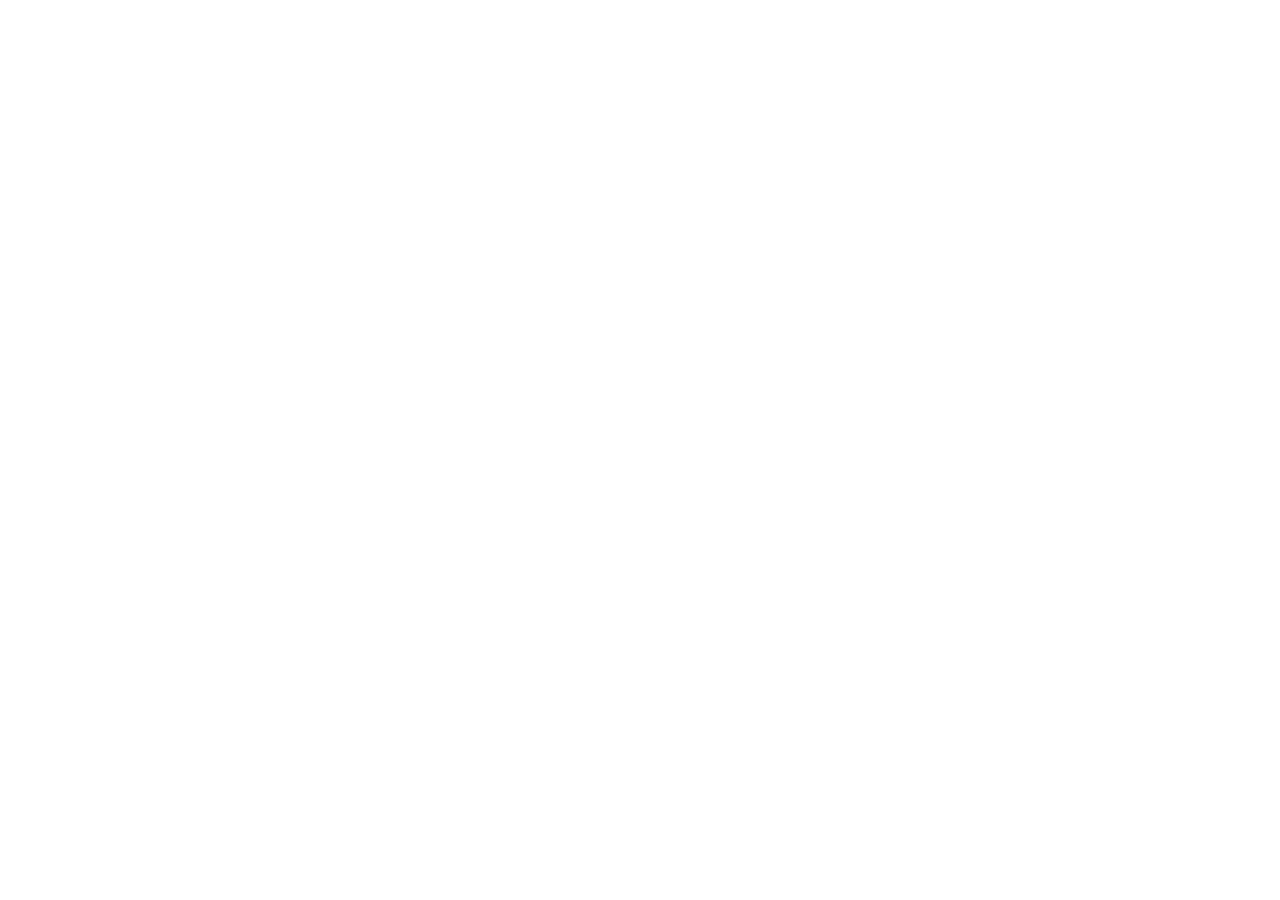
==== index.html @ 9884485f "estrucura primera version" ====
<!doctype html>
<html lang="es">
<head>
	<meta charset="UTF-8">
	<meta name="viewport" content="width=device-width, initial-scale=1.0">
	<title>Mi página web</title>
	<link rel="stylesheet" href="css/global.css">
	<link rel="stylesheet" href="css/header.css">
	<link rel="stylesheet" href="css/body.css">
	<link rel="stylesheet" href="css/footer.css">
</head>
<body>
	<header></header>
	<main></main>
	<footer></footer>
</body>
</html>
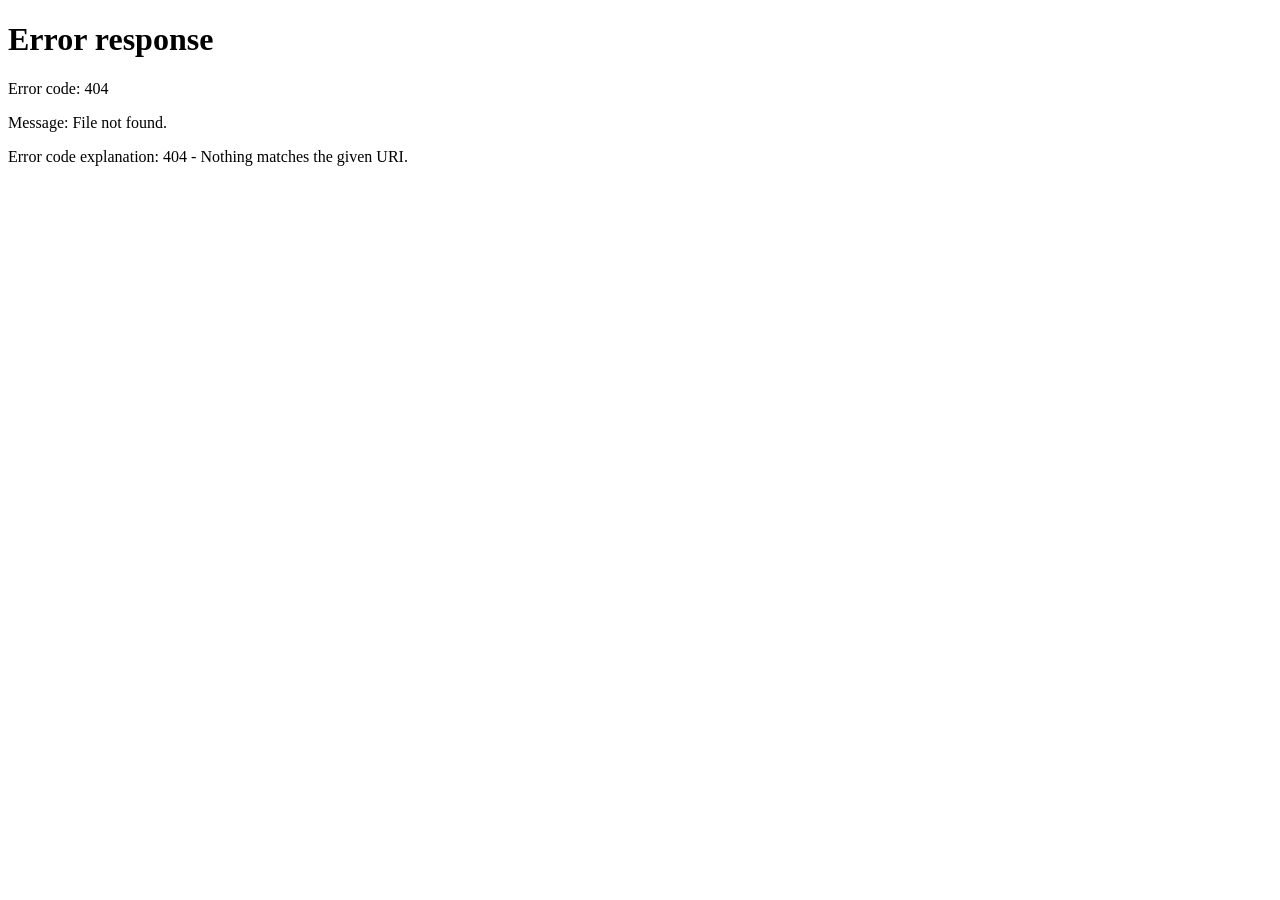
==== commit 93e31174: "version 2 :Guarda index.html" ====
--- a/index.html
+++ b/index.html
@@ -10,8 +10,7 @@
 	<link rel="stylesheet" href="css/footer.css">
 </head>
 <body>
-	<header></header>
-	<main></main>
-	<footer></footer>
+	<div id="site-header"></div>
+	<script>fetch("components/header.html").then(response => response.text()).then(html => document.getElementById("site-header").innerHTML = html);</script>
 </body>
 </html>
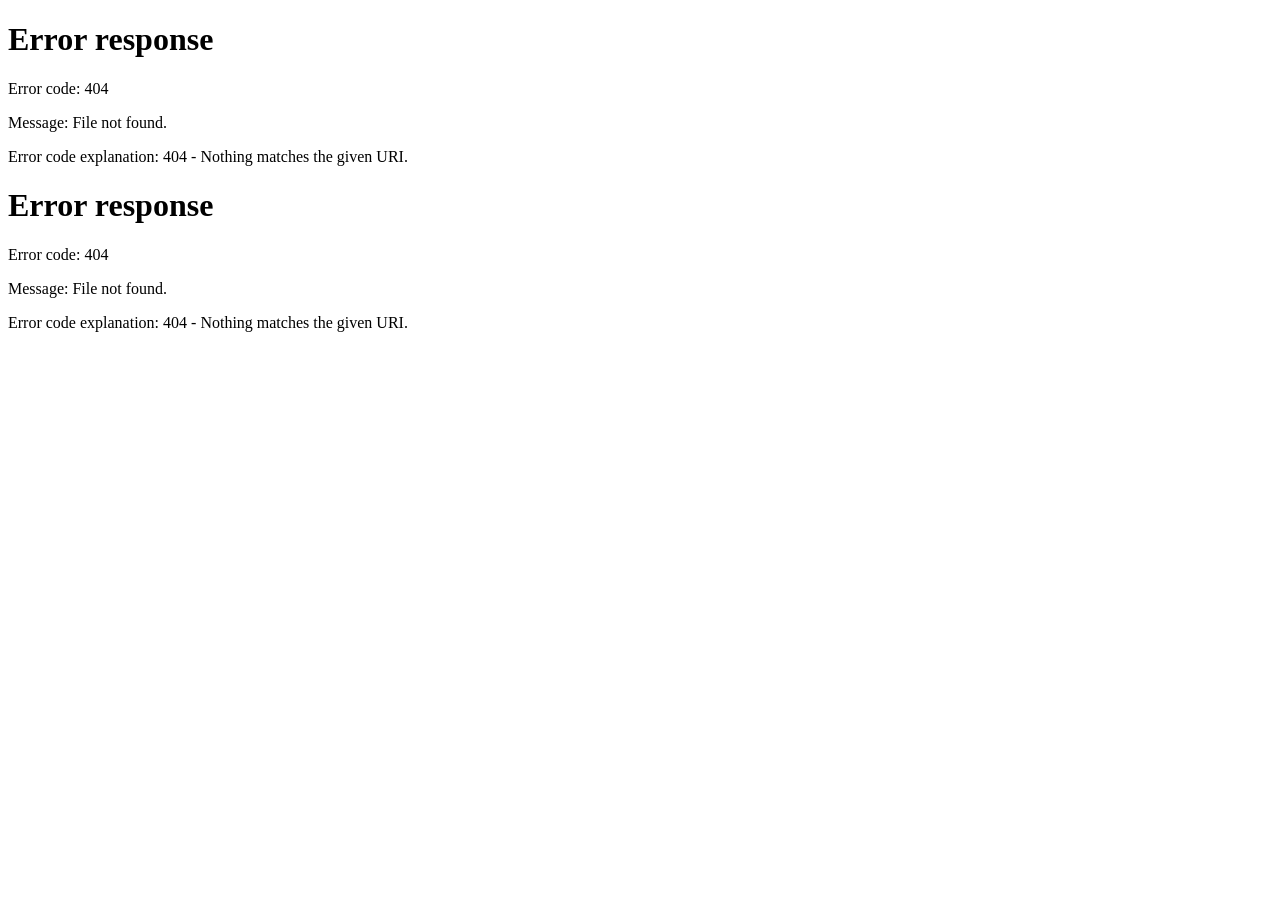
==== commit 1ea70573: "Nueva version de  index.html" ====
--- a/index.html
+++ b/index.html
@@ -11,6 +11,21 @@
 </head>
 <body>
 	<div id="site-header"></div>
-	<script>fetch("components/header.html").then(response => response.text()).then(html => document.getElementById("site-header").innerHTML = html);</script>
+	<main id="site-body"></main>
+	<script>
+		["header", "body"].forEach(component => {
+			fetch(`components/${component}.html`)
+				.then(response => response.text())
+				.then(html => {
+					const container = document.getElementById(`site-${component}`);
+					container.innerHTML = html;
+					container.querySelectorAll("script").forEach(inactiveScript => {
+						const activeScript = document.createElement("script");
+						activeScript.textContent = inactiveScript.textContent;
+						inactiveScript.replaceWith(activeScript);
+					});
+				});
+		});
+	</script>
 </body>
 </html>
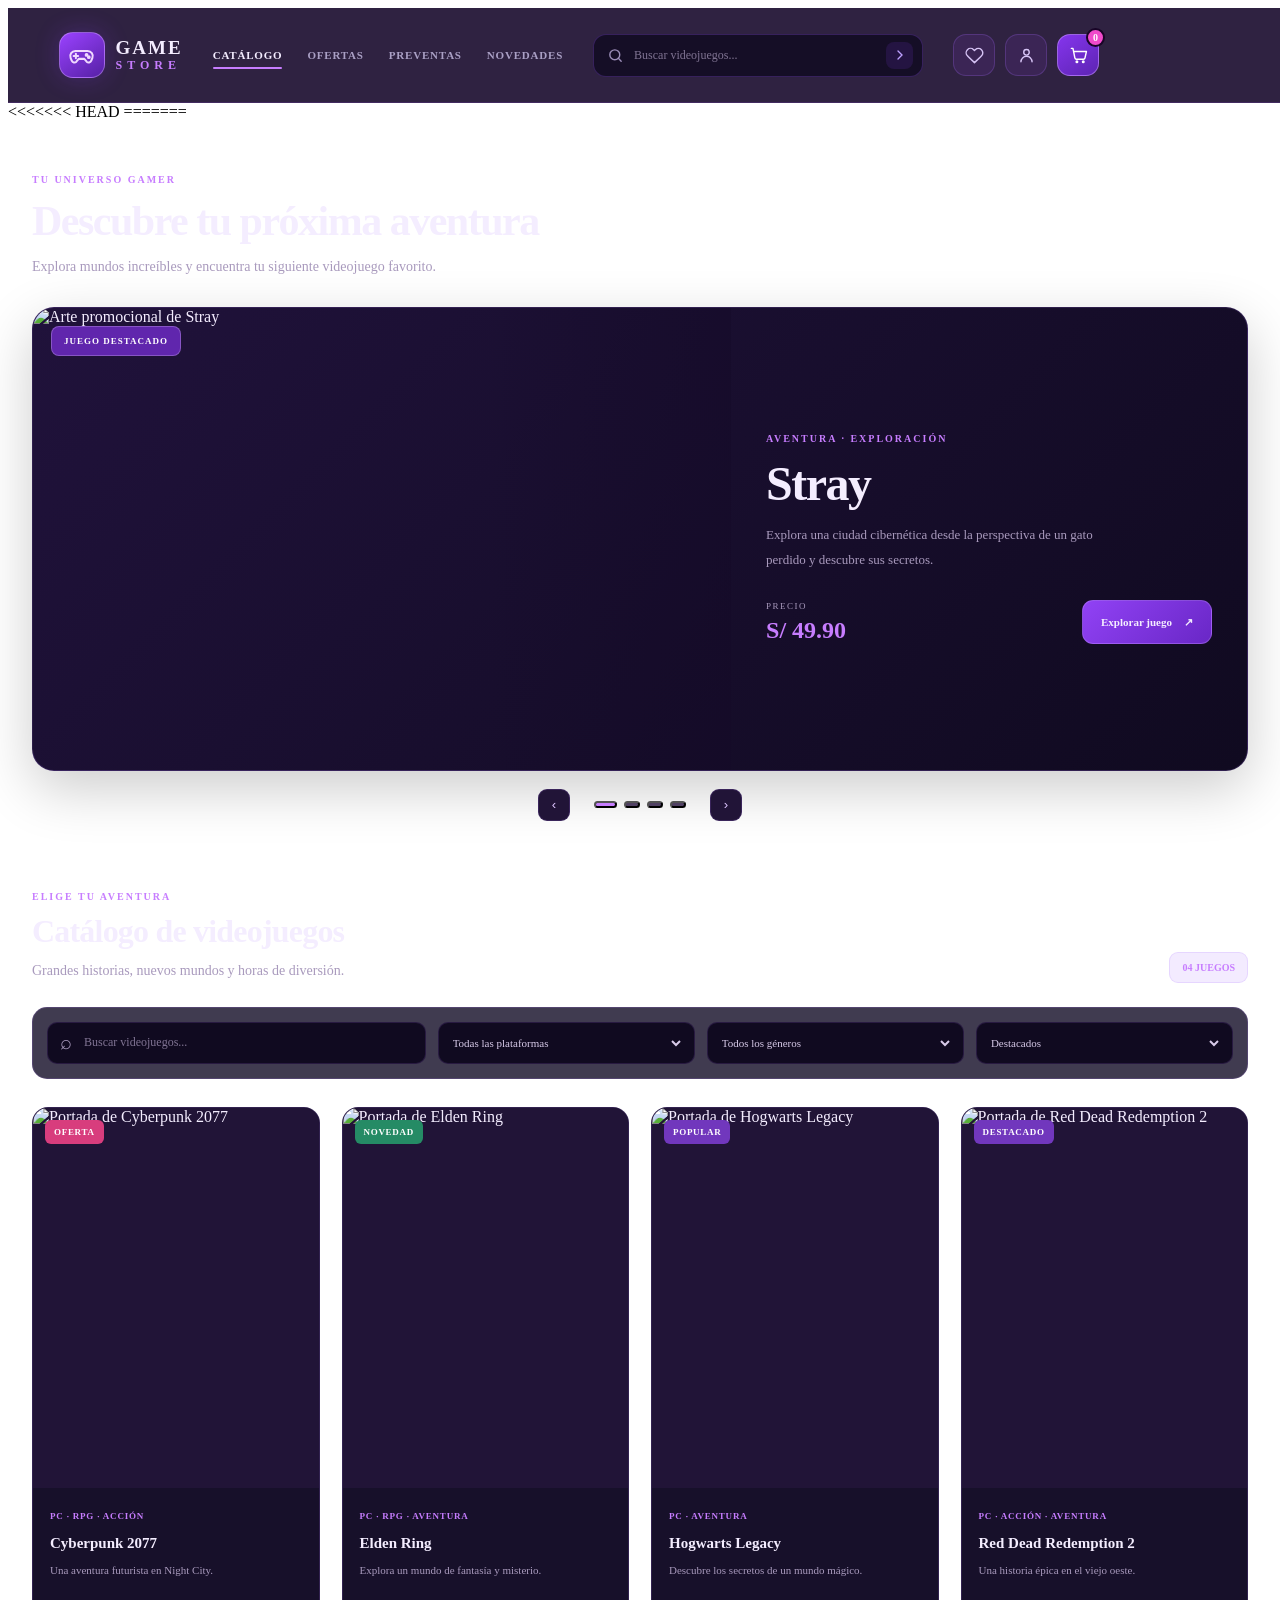
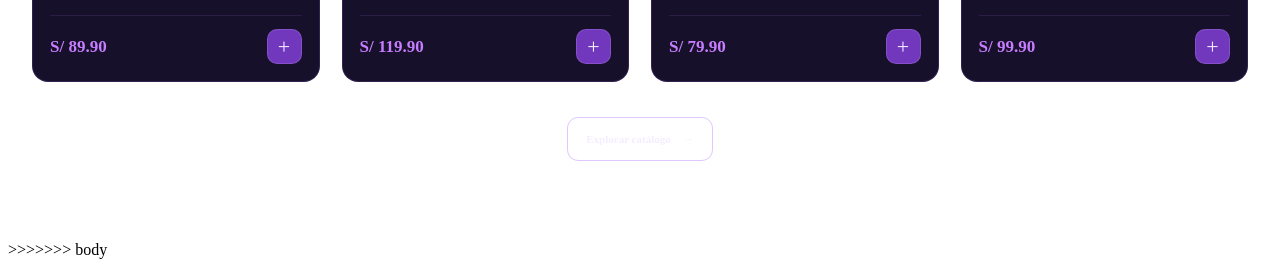
==== commit 361f9727: "Soluciona conflicto en index aceptando el script dinámico del body" ====
--- a/index.html
+++ b/index.html
@@ -11,6 +11,9 @@
 </head>
 <body>
 	<div id="site-header"></div>
+<<<<<<< HEAD
+	<script>fetch("components/header.html").then(response => response.text()).then(html => document.getElementById("site-header").innerHTML = html);</script>
+=======
 	<main id="site-body"></main>
 	<script>
 		["header", "body"].forEach(component => {
@@ -27,5 +30,6 @@
 				});
 		});
 	</script>
+>>>>>>> body
 </body>
 </html>
--- a/css/header.css
+++ b/css/header.css
@@ -0,0 +1,433 @@
+
+/* ========================================
+   GAME STORE - HEADER
+   Paleta morada estilo gaming
+======================================== */
+
+.gs-header {
+    --gs-purple: #8b3dff;
+    --gs-violet: #c77dff;
+    --gs-text: #f4edff;
+    --gs-muted: #aaa0c5;
+
+    position: sticky;
+    top: 0;
+    z-index: 100;
+    width: 100%;
+    padding: 18px 4%;
+    background: rgba(19, 4, 39, 0.88);
+    border-bottom: 1px solid rgba(166, 91, 255, 0.16);
+    backdrop-filter: blur(18px);
+    -webkit-backdrop-filter: blur(18px);
+}
+
+.gs-header *,
+.gs-header *::before,
+.gs-header *::after {
+    box-sizing: border-box;
+}
+
+.gs-header__inner {
+    width: 100%;
+    max-width: 1450px;
+    min-height: 58px;
+    margin: 0 auto;
+
+    display: flex;
+    align-items: center;
+    gap: 30px;
+}
+
+/* LOGO */
+
+.gs-logo {
+    display: inline-flex;
+    align-items: center;
+    gap: 11px;
+    flex-shrink: 0;
+
+    color: var(--gs-text);
+    text-decoration: none;
+}
+
+.gs-logo__icon {
+    width: 46px;
+    height: 46px;
+    display: grid;
+    place-items: center;
+
+    color: #f0d9ff;
+    background: linear-gradient(145deg, #9a42ff, #5620a5);
+    border: 1px solid rgba(221, 180, 255, 0.4);
+    border-radius: 14px;
+
+    box-shadow: 0 0 24px rgba(139, 61, 255, 0.24);
+    transition: transform 0.3s ease, box-shadow 0.3s ease;
+}
+
+.gs-logo__icon svg {
+    width: 27px;
+    height: 27px;
+}
+
+.gs-logo:hover .gs-logo__icon {
+    transform: rotate(-7deg) scale(1.06);
+    box-shadow: 0 0 30px rgba(166, 91, 255, 0.5);
+}
+
+.gs-logo__text {
+    display: flex;
+    flex-direction: column;
+    gap: 1px;
+
+    font-size: 19px;
+    line-height: 1.05;
+    letter-spacing: 2px;
+}
+
+.gs-logo__text strong {
+    font-weight: 900;
+}
+
+.gs-logo__text span {
+    color: var(--gs-violet);
+    font-size: 12px;
+    font-weight: 700;
+    letter-spacing: 5px;
+}
+
+/* MENÚ */
+
+.gs-nav {
+    display: flex;
+    align-items: center;
+    justify-content: center;
+    gap: 25px;
+    flex-shrink: 0;
+}
+
+.gs-nav__link {
+    position: relative;
+    padding: 10px 0;
+
+    color: var(--gs-muted);
+    font-size: 11px;
+    font-weight: 700;
+    letter-spacing: 0.8px;
+    text-transform: uppercase;
+    text-decoration: none;
+    white-space: nowrap;
+
+    transition: color 0.25s ease;
+}
+
+.gs-nav__link::after {
+    content: "";
+    position: absolute;
+    left: 0;
+    bottom: 2px;
+
+    width: 100%;
+    height: 2px;
+    border-radius: 2px;
+
+    background: var(--gs-violet);
+    transform: scaleX(0);
+    transform-origin: left;
+    transition: transform 0.25s ease;
+}
+
+.gs-nav__link:hover,
+.gs-nav__link--active {
+    color: var(--gs-text);
+}
+
+.gs-nav__link:hover::after,
+.gs-nav__link--active::after {
+    transform: scaleX(1);
+}
+
+/* BUSCADOR */
+
+.gs-search {
+    min-width: 150px;
+    max-width: 330px;
+    height: 43px;
+    flex: 1;
+
+    display: flex;
+    align-items: center;
+    gap: 10px;
+
+    padding: 0 9px 0 13px;
+    background: rgba(9, 4, 26, 0.65);
+    border: 1px solid rgba(157, 94, 255, 0.25);
+    border-radius: 13px;
+
+    transition: border-color 0.25s ease,
+                box-shadow 0.25s ease;
+}
+
+.gs-search:focus-within {
+    border-color: var(--gs-purple);
+    box-shadow: 0 0 0 3px rgba(139, 61, 255, 0.12);
+}
+
+.gs-search__icon {
+    display: flex;
+    color: #9b8db8;
+}
+
+.gs-search__icon svg {
+    width: 17px;
+    height: 17px;
+}
+
+.gs-search__input {
+    width: 100%;
+    min-width: 0;
+    padding: 0;
+
+    color: var(--gs-text);
+    background: transparent;
+    border: 0;
+    outline: 0;
+
+    font: inherit;
+    font-size: 12px;
+}
+
+.gs-search__input::placeholder {
+    color: #807493;
+}
+
+.gs-search__input::-webkit-search-cancel-button {
+    cursor: pointer;
+}
+
+.gs-search__submit {
+    width: 27px;
+    height: 27px;
+    flex-shrink: 0;
+
+    display: grid;
+    place-items: center;
+
+    color: #bda0ff;
+    background: rgba(139, 61, 255, 0.13);
+    border: 0;
+    border-radius: 8px;
+    cursor: pointer;
+
+    transition: color 0.25s ease, background 0.25s ease;
+}
+
+.gs-search__submit svg {
+    width: 16px;
+    height: 16px;
+}
+
+.gs-search__submit:hover {
+    color: white;
+    background: var(--gs-purple);
+}
+
+/* ICONOS DE ACCIÓN */
+
+.gs-actions {
+    display: flex;
+    align-items: center;
+    gap: 10px;
+    flex-shrink: 0;
+}
+
+.gs-action {
+    position: relative;
+    width: 42px;
+    height: 42px;
+
+    display: grid;
+    place-items: center;
+
+    color: #d6c3f5;
+    background: rgba(111, 55, 174, 0.19);
+    border: 1px solid rgba(168, 108, 255, 0.23);
+    border-radius: 13px;
+
+    text-decoration: none;
+    transition: transform 0.25s ease,
+                background 0.25s ease,
+                border-color 0.25s ease,
+                box-shadow 0.25s ease;
+}
+
+.gs-action svg {
+    width: 19px;
+    height: 19px;
+}
+
+.gs-action:hover {
+    color: #fff;
+    background: rgba(139, 61, 255, 0.45);
+    border-color: rgba(199, 125, 255, 0.75);
+    box-shadow: 0 0 18px rgba(139, 61, 255, 0.2);
+    transform: translateY(-2px);
+}
+
+.gs-action--cart {
+    color: white;
+    background: linear-gradient(145deg, #8535ed, #5d24b3);
+    border-color: rgba(205, 160, 255, 0.5);
+}
+
+.gs-action--cart:hover {
+    background: linear-gradient(145deg, #a451ff, #7629d9);
+}
+
+/* CONTADOR DEL CARRITO */
+
+.gs-cart-count {
+    position: absolute;
+    top: -7px;
+    right: -7px;
+
+    min-width: 19px;
+    height: 19px;
+    padding: 0 5px;
+
+    display: grid;
+    place-items: center;
+
+    color: white;
+    background: #f04acb;
+    border: 2px solid #190427;
+    border-radius: 20px;
+
+    font-size: 10px;
+    font-weight: 800;
+}
+
+/* TABLET Y VENTANAS MÁS PEQUEÑAS */
+
+@media (max-width: 1150px) {
+    .gs-header__inner {
+        gap: 20px;
+    }
+
+    .gs-nav {
+        gap: 16px;
+    }
+
+    .gs-nav__link {
+        font-size: 10px;
+    }
+
+    .gs-logo__text {
+        font-size: 16px;
+    }
+
+    .gs-actions {
+        gap: 7px;
+    }
+
+    .gs-action {
+        width: 38px;
+        height: 38px;
+    }
+}
+
+/* ESCRITORIO COMPACTO */
+
+@media (max-width: 900px) {
+    .gs-header {
+        padding: 14px 3%;
+    }
+
+    .gs-header__inner {
+        flex-wrap: wrap;
+        gap: 15px;
+    }
+
+    .gs-logo {
+        margin-right: auto;
+    }
+
+    .gs-nav {
+        order: 3;
+        width: 100%;
+        justify-content: center;
+        padding-top: 10px;
+        border-top: 1px solid rgba(166, 91, 255, 0.12);
+    }
+
+    .gs-search {
+        flex: 0 1 270px;
+    }
+}
+
+/* MÓVIL: EVITA DESBORDAMIENTOS */
+
+@media (max-width: 520px) {
+    .gs-header__inner {
+        gap: 12px;
+    }
+
+    .gs-logo__icon {
+        width: 40px;
+        height: 40px;
+    }
+
+    .gs-logo__text {
+        font-size: 14px;
+    }
+
+    .gs-logo__text span {
+        font-size: 10px;
+        letter-spacing: 4px;
+    }
+
+    .gs-actions {
+        gap: 6px;
+    }
+
+    .gs-action {
+        width: 34px;
+        height: 36px;
+        border-radius: 10px;
+    }
+
+    .gs-action svg {
+        width: 17px;
+        height: 17px;
+    }
+
+    .gs-search {
+        order: 3;
+        flex: 1 0 100%;
+        max-width: none;
+    }
+
+    .gs-nav {
+        order: 4;
+        justify-content: flex-start;
+        gap: 22px;
+        overflow-x: auto;
+        padding-bottom: 5px;
+    }
+
+    .gs-nav__link {
+        font-size: 10px;
+    }
+}
+
+/* ACCESIBILIDAD */
+
+@media (prefers-reduced-motion: reduce) {
+    .gs-header *,
+    .gs-header *::before,
+    .gs-header *::after {
+        animation: none !important;
+        transition: none !important;
+        scroll-behavior: auto !important;
+    }
+}
--- a/css/body.css
+++ b/css/body.css
@@ -0,0 +1,649 @@
+
+/* ========================================
+   GAME STORE - BODY
+======================================== */
+
+.gs-body {
+    --body-purple: #8b3dff;
+    --body-violet: #c77dff;
+    --body-text: #f4edff;
+    --body-muted: #a99abd;
+    --body-surface: #17102a;
+    --body-border: rgba(174, 115, 255, 0.18);
+
+    width: min(100% - 48px, 1240px);
+    margin: 0 auto;
+    padding: 48px 0 80px;
+    color: var(--body-text);
+}
+
+.gs-body *,
+.gs-body *::before,
+.gs-body *::after {
+    box-sizing: border-box;
+}
+
+.gs-body a {
+    color: inherit;
+    text-decoration: none;
+}
+
+.gs-eyebrow {
+    display: inline-block;
+    color: var(--body-violet);
+    font-size: 10px;
+    font-weight: 800;
+    letter-spacing: 2px;
+    text-transform: uppercase;
+}
+
+.gs-intro {
+    margin-bottom: 28px;
+}
+
+.gs-intro h1 {
+    margin: 10px 0;
+    color: var(--body-text);
+    font-size: clamp(28px, 4vw, 42px);
+    font-weight: 850;
+    letter-spacing: -1.5px;
+}
+
+.gs-intro p,
+.gs-section-heading p {
+    margin: 0;
+    color: var(--body-muted);
+    font-size: 14px;
+    line-height: 1.7;
+}
+
+/* CARRUSEL DESTACADO */
+
+.gs-featured {
+    margin-bottom: 65px;
+}
+
+.gs-featured__slide {
+    display: grid;
+    grid-template-columns: 1.15fr 0.85fr;
+    height: clamp(390px, 38.4vw, 464px);
+    overflow: hidden;
+
+    background: linear-gradient(135deg, #20123b, #100a20);
+    border: 1px solid var(--body-border);
+    border-radius: 22px;
+
+    box-shadow: 0 18px 55px rgba(0, 0, 0, 0.2);
+}
+
+.gs-featured__slide[hidden] {
+    display: none;
+}
+
+.gs-featured__image {
+    position: relative;
+    min-height: 0;
+    height: 100%;
+    overflow: hidden;
+}
+
+.gs-featured__image::after {
+    content: "";
+    position: absolute;
+    inset: 0;
+    pointer-events: none;
+
+    background: linear-gradient(
+        90deg,
+        transparent 65%,
+        rgba(20, 9, 39, 0.45)
+    );
+}
+
+.gs-featured__image img {
+    width: 100%;
+    height: 100%;
+    display: block;
+    object-fit: cover;
+
+    transition: transform 0.6s ease;
+}
+
+.gs-featured__slide:hover .gs-featured__image img {
+    transform: scale(1.04);
+}
+
+.gs-featured__badge {
+    position: absolute;
+    z-index: 1;
+    top: 18px;
+    left: 18px;
+
+    padding: 9px 12px;
+    color: white;
+    background: rgba(106, 42, 190, 0.88);
+    border: 1px solid rgba(226, 194, 255, 0.3);
+    border-radius: 8px;
+
+    font-size: 9px;
+    font-weight: 800;
+    letter-spacing: 1px;
+}
+
+.gs-featured__info {
+    display: flex;
+    flex-direction: column;
+    justify-content: center;
+    padding: 35px;
+}
+
+.gs-featured__info h2 {
+    margin: 12px 0;
+    font-size: clamp(30px, 4vw, 48px);
+    letter-spacing: -1.5px;
+}
+
+.gs-featured__info > p {
+    max-width: 360px;
+    margin: 0;
+    color: var(--body-muted);
+    font-size: 13px;
+    line-height: 1.9;
+}
+
+.gs-featured__bottom {
+    display: flex;
+    align-items: center;
+    justify-content: space-between;
+    gap: 15px;
+    margin-top: 28px;
+}
+
+.gs-price {
+    display: flex;
+    flex-direction: column;
+    gap: 6px;
+}
+
+.gs-price span {
+    color: var(--body-muted);
+    font-size: 9px;
+    letter-spacing: 1.5px;
+}
+
+.gs-price strong {
+    color: var(--body-violet);
+    font-size: 24px;
+}
+
+.gs-button {
+    min-height: 44px;
+    display: inline-flex;
+    align-items: center;
+    justify-content: center;
+    gap: 12px;
+
+    padding: 0 18px;
+    color: white;
+    background: linear-gradient(135deg, #9142f5, #6927c6);
+    border: 1px solid rgba(216, 178, 255, 0.25);
+    border-radius: 11px;
+
+    font-size: 11px;
+    font-weight: 750;
+    transition: transform 0.25s ease, box-shadow 0.25s ease;
+}
+
+.gs-button:hover {
+    transform: translateY(-3px);
+    box-shadow: 0 8px 25px rgba(139, 61, 255, 0.28);
+}
+
+.gs-carousel-controls {
+    display: flex;
+    align-items: center;
+    justify-content: center;
+    gap: 24px;
+    margin-top: 18px;
+}
+
+.gs-carousel-arrow {
+    width: 32px;
+    height: 32px;
+    display: grid;
+    place-items: center;
+
+    color: #dfc7ff;
+    background: #211437;
+    border: 1px solid var(--body-border);
+    border-radius: 9px;
+}
+
+.gs-carousel-dots {
+    display: flex;
+    align-items: center;
+    gap: 7px;
+}
+
+.gs-carousel-dot {
+    width: 7px;
+    height: 7px;
+    background: #514164;
+    border-radius: 10px;
+}
+
+.gs-carousel-dot--active {
+    width: 23px;
+    background: var(--body-violet);
+}
+
+/* TÍTULO DEL CATÁLOGO */
+
+.gs-catalog {
+    scroll-margin-top: 110px;
+}
+
+.gs-section-heading {
+    display: flex;
+    align-items: end;
+    justify-content: space-between;
+    gap: 20px;
+    margin-bottom: 24px;
+}
+
+.gs-section-heading h2 {
+    margin: 9px 0;
+    font-size: clamp(24px, 3vw, 32px);
+    letter-spacing: -0.8px;
+}
+
+.gs-game-count {
+    padding: 9px 12px;
+    color: var(--body-violet);
+    background: rgba(139, 61, 255, 0.1);
+    border: 1px solid var(--body-border);
+    border-radius: 9px;
+
+    font-size: 10px;
+    font-weight: 800;
+    white-space: nowrap;
+}
+
+/* FILTROS */
+
+.gs-filters {
+    display: flex;
+    align-items: center;
+    gap: 12px;
+    margin-bottom: 28px;
+    padding: 14px;
+
+    background: rgba(23, 16, 42, 0.82);
+    border: 1px solid var(--body-border);
+    border-radius: 15px;
+}
+
+.gs-filter-search,
+.gs-filter-select {
+    min-width: 0;
+    height: 42px;
+    display: flex;
+    align-items: center;
+
+    color: var(--body-muted);
+    background: #100a20;
+    border: 1px solid rgba(174, 115, 255, 0.15);
+    border-radius: 10px;
+}
+
+.gs-filter-search {
+    flex: 1.5;
+    gap: 10px;
+    padding: 0 12px;
+    font-size: 20px;
+}
+
+.gs-filter-search input {
+    width: 100%;
+    min-width: 0;
+    color: var(--body-text);
+    background: transparent;
+    border: 0;
+    outline: 0;
+    font: inherit;
+    font-size: 12px;
+}
+
+.gs-filter-search input::placeholder {
+    color: #807493;
+}
+
+.gs-filter-select {
+    flex: 1;
+    padding: 0 10px;
+}
+
+.gs-filter-select select {
+    width: 100%;
+    min-width: 0;
+    color: #d8cbe9;
+    background: transparent;
+    border: 0;
+    outline: 0;
+    font: inherit;
+    font-size: 11px;
+    cursor: pointer;
+}
+
+.gs-filter-select option {
+    color: #f4edff;
+    background: #17102a;
+}
+
+.gs-filter-search:focus-within,
+.gs-filter-select:focus-within {
+    border-color: var(--body-purple);
+}
+
+.gs-visually-hidden {
+    position: absolute;
+    width: 1px;
+    height: 1px;
+    padding: 0;
+    margin: -1px;
+    overflow: hidden;
+    clip: rect(0, 0, 0, 0);
+    white-space: nowrap;
+    border: 0;
+}
+
+/* CUADRÍCULA DE JUEGOS */
+
+.gs-game-grid {
+    display: grid;
+    grid-template-columns: repeat(4, minmax(0, 1fr));
+    gap: 22px;
+}
+
+.gs-game-card {
+    min-width: 0;
+    overflow: hidden;
+
+    background: var(--body-surface);
+    border: 1px solid var(--body-border);
+    border-radius: 16px;
+
+    transition: transform 0.3s ease,
+                border-color 0.3s ease,
+                box-shadow 0.3s ease;
+}
+
+.gs-game-card:hover {
+    transform: translateY(-7px);
+    border-color: rgba(199, 125, 255, 0.75);
+    box-shadow: 0 14px 35px rgba(101, 37, 170, 0.19);
+}
+
+.gs-game-card__image {
+    position: relative;
+    overflow: hidden;
+    aspect-ratio: 3 / 4;
+    background: #211437;
+}
+
+.gs-game-card__image > img {
+    width: 100%;
+    height: 100%;
+    display: block;
+    object-fit: cover;
+
+    transition: transform 0.45s ease, filter 0.45s ease;
+}
+
+.gs-game-card:hover .gs-game-card__image > img {
+    transform: scale(1.06);
+    filter: brightness(1.08);
+}
+
+.gs-game-tag {
+    position: absolute;
+    top: 12px;
+    left: 12px;
+
+    padding: 7px 9px;
+    border-radius: 6px;
+
+    color: white;
+    font-size: 9px;
+    font-weight: 850;
+    letter-spacing: 0.7px;
+}
+
+.gs-game-tag--sale {
+    background: #d83d7d;
+}
+
+.gs-game-tag--new {
+    background: #258b65;
+}
+
+.gs-game-tag--popular {
+    background: #7137bd;
+}
+
+.gs-game-card__favorite {
+    position: absolute;
+    top: 10px;
+    right: 10px;
+
+    width: 33px;
+    height: 33px;
+    display: grid;
+    place-items: center;
+
+    color: white;
+    background: rgba(15, 7, 29, 0.8);
+    border: 1px solid rgba(255, 255, 255, 0.17);
+    border-radius: 9px;
+
+    opacity: 0;
+    transform: translateY(-4px);
+    transition: opacity 0.25s ease, transform 0.25s ease;
+}
+
+.gs-game-card:hover .gs-game-card__favorite,
+.gs-game-card__favorite:focus-visible {
+    opacity: 1;
+    transform: translateY(0);
+}
+
+.gs-game-card__content {
+    padding: 17px;
+}
+
+.gs-game-platform {
+    color: var(--body-violet);
+    font-size: 9px;
+    font-weight: 750;
+    letter-spacing: 0.8px;
+}
+
+.gs-game-card__content h3 {
+    margin: 10px 0 7px;
+    color: var(--body-text);
+    font-size: 15px;
+    line-height: 1.4;
+}
+
+.gs-game-card__content p {
+    min-height: 36px;
+    margin: 0;
+
+    color: var(--body-muted);
+    font-size: 11px;
+    line-height: 1.7;
+}
+
+.gs-game-card__bottom {
+    display: flex;
+    align-items: center;
+    justify-content: space-between;
+    gap: 10px;
+    margin-top: 18px;
+    padding-top: 13px;
+
+    border-top: 1px solid rgba(174, 115, 255, 0.13);
+}
+
+.gs-game-price {
+    color: var(--body-violet);
+    font-size: 17px;
+}
+
+.gs-add-button {
+    width: 35px;
+    height: 35px;
+    display: grid;
+    place-items: center;
+
+    color: white;
+    background: #7137bd;
+    border: 1px solid rgba(216, 178, 255, 0.2);
+    border-radius: 10px;
+
+    font-size: 22px;
+    transition: background 0.25s ease, transform 0.25s ease;
+}
+
+.gs-add-button:hover {
+    background: #974cf4;
+    transform: scale(1.06);
+}
+
+.gs-catalog-more {
+    display: flex;
+    justify-content: center;
+    margin-top: 35px;
+}
+
+.gs-button--outline {
+    color: var(--body-violet);
+    background: transparent;
+    border-color: rgba(174, 115, 255, 0.4);
+}
+
+.gs-button--outline:hover {
+    color: white;
+    background: rgba(139, 61, 255, 0.14);
+}
+
+/* ESCRITORIOS MEDIANOS */
+
+@media (max-width: 1000px) {
+    .gs-game-grid {
+        grid-template-columns: repeat(3, minmax(0, 1fr));
+        gap: 16px;
+    }
+
+    .gs-featured__info {
+        padding: 25px;
+    }
+
+    .gs-filters {
+        flex-wrap: wrap;
+    }
+
+    .gs-filter-search {
+        flex-basis: 100%;
+    }
+
+    .gs-filter-select {
+        flex-basis: 0;
+    }
+}
+
+/* TABLETS Y VENTANAS PEQUEÑAS */
+
+@media (max-width: 680px) {
+    .gs-body {
+        width: min(100% - 28px, 540px);
+        padding-top: 30px;
+    }
+
+    .gs-featured__slide {
+        grid-template-columns: 1fr;
+        grid-template-rows: 220px 1fr;
+        height: 540px;
+    }
+
+    .gs-featured__image {
+        min-height: 220px;
+    }
+
+    .gs-featured__info {
+        padding: 22px;
+    }
+
+    .gs-featured__info h2 {
+        font-size: 34px;
+    }
+
+    .gs-game-grid {
+        grid-template-columns: repeat(2, minmax(0, 1fr));
+        gap: 13px;
+    }
+
+    .gs-game-card__content {
+        padding: 12px;
+    }
+
+    .gs-game-card__content h3 {
+        font-size: 13px;
+    }
+
+    .gs-game-price {
+        font-size: 14px;
+    }
+
+    .gs-game-card__favorite {
+        opacity: 1;
+        transform: none;
+    }
+}
+
+/* MÓVILES */
+
+@media (max-width: 420px) {
+    .gs-section-heading {
+        align-items: flex-start;
+        flex-direction: column;
+    }
+
+    .gs-filters {
+        padding: 10px;
+    }
+
+    .gs-filter-select {
+        flex-basis: 100%;
+    }
+
+    .gs-featured__bottom {
+        align-items: flex-start;
+        flex-direction: column;
+    }
+
+    .gs-game-grid {
+        gap: 10px;
+    }
+}
+
+/* MOVIMIENTO REDUCIDO */
+
+@media (prefers-reduced-motion: reduce) {
+    .gs-body *,
+    .gs-body *::before,
+    .gs-body *::after {
+        transition: none !important;
+        animation: none !important;
+    }
+}
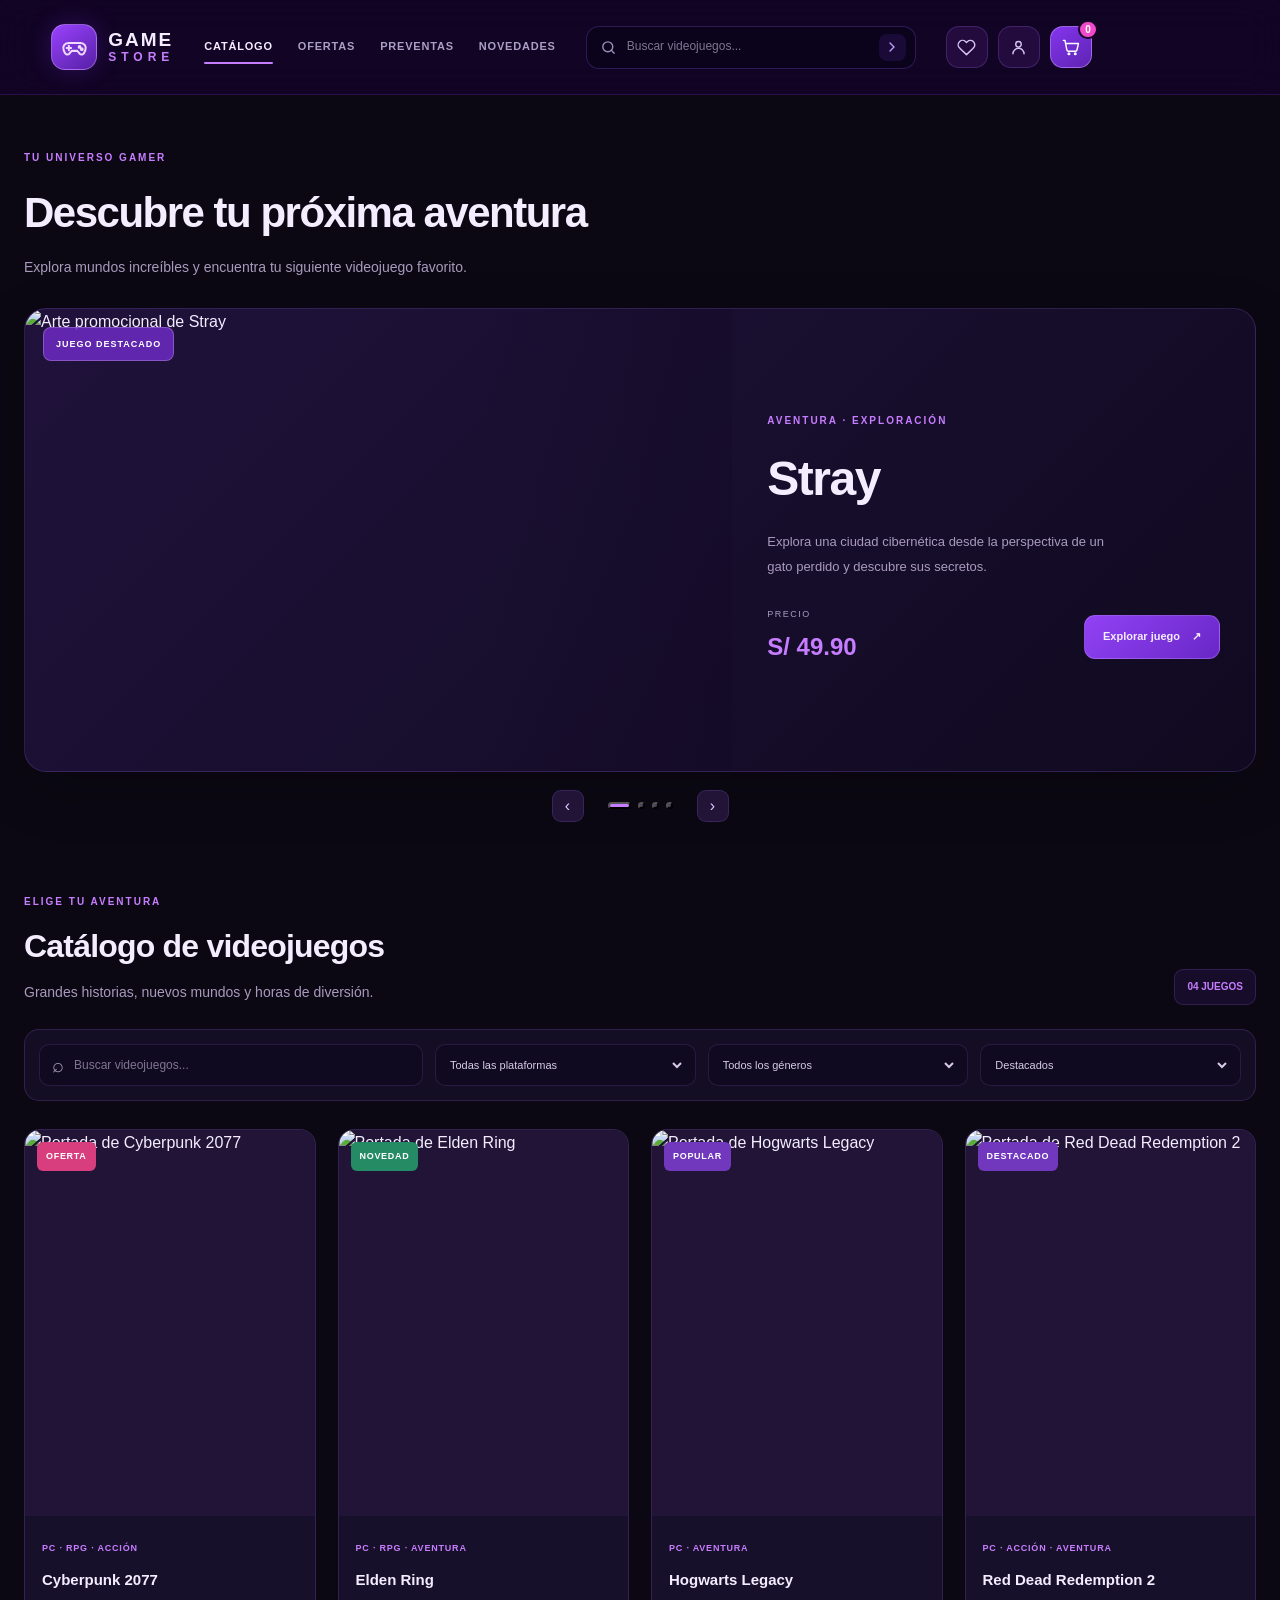
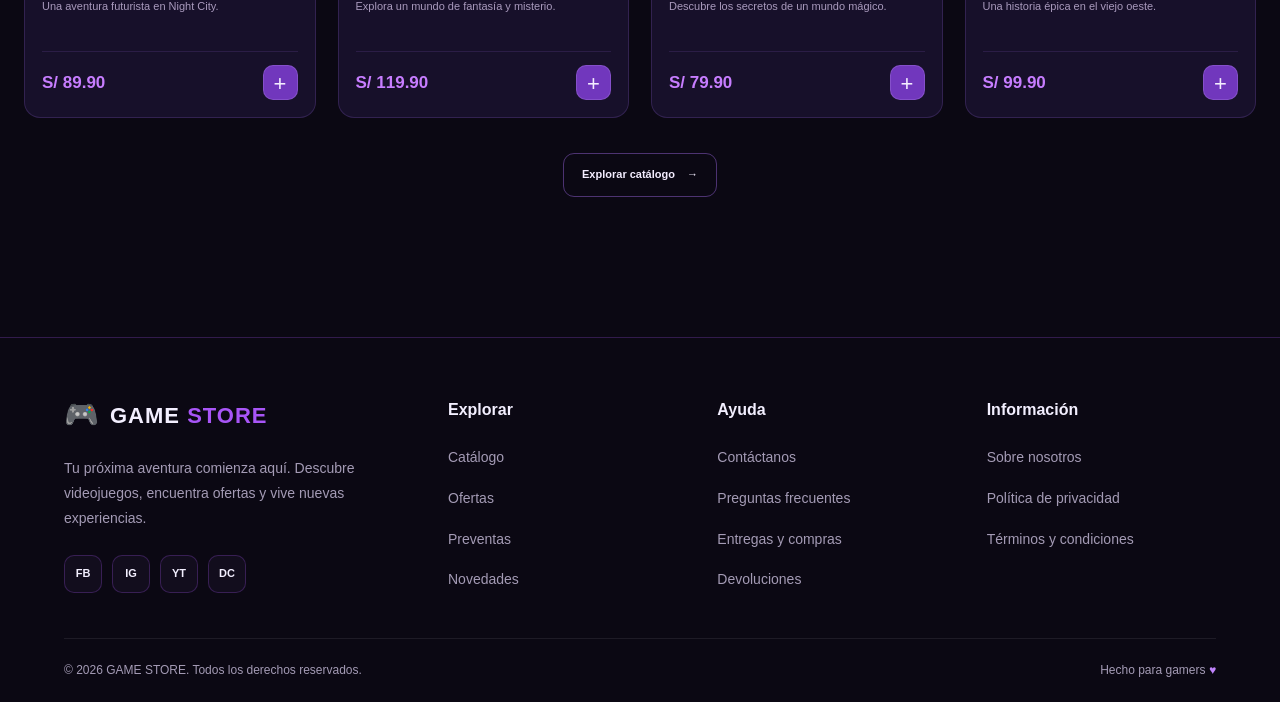
==== commit 972647b3: "Implemetacion de footer" ====
--- a/index.html
+++ b/index.html
@@ -11,12 +11,10 @@
 </head>
 <body>
 	<div id="site-header"></div>
-<<<<<<< HEAD
-	<script>fetch("components/header.html").then(response => response.text()).then(html => document.getElementById("site-header").innerHTML = html);</script>
-=======
 	<main id="site-body"></main>
+	<div id="site-footer"></div>
 	<script>
-		["header", "body"].forEach(component => {
+		["header", "body", "footer"].forEach(component => {
 			fetch(`components/${component}.html`)
 				.then(response => response.text())
 				.then(html => {
@@ -30,6 +28,5 @@
 				});
 		});
 	</script>
->>>>>>> body
 </body>
 </html>
--- a/css/global.css
+++ b/css/global.css
@@ -0,0 +1,129 @@
+
+/* ==============================
+   GAME STORE - ESTILOS GLOBALES
+============================== */
+
+/* Variables generales */
+:root {
+    --gs-bg: #0b0813;
+    --gs-bg-secondary: #120d1d;
+    --gs-card-bg: #181124;
+
+    --gs-primary: #a855f7;
+    --gs-primary-hover: #9333ea;
+    --gs-accent: #c084fc;
+
+    --gs-text: #f3efff;
+    --gs-text-muted: #a49bb5;
+
+    --gs-border: rgba(168, 85, 247, 0.22);
+
+    --gs-radius-sm: 8px;
+    --gs-radius-md: 14px;
+    --gs-radius-lg: 22px;
+
+    --gs-container: 1200px;
+
+    --gs-transition: 0.25s ease;
+}
+
+/* Reinicio básico */
+* {
+    margin: 0;
+    padding: 0;
+    box-sizing: border-box;
+}
+
+/* Desplazamiento suave */
+html {
+    scroll-behavior: smooth;
+    scroll-padding-top: 90px;
+}
+
+/* Página */
+body {
+    min-height: 100vh;
+    background: var(--gs-bg);
+    color: var(--gs-text);
+
+    font-family: Arial, Helvetica, sans-serif;
+    font-size: 16px;
+    line-height: 1.6;
+
+    overflow-x: hidden;
+}
+
+/* Elementos multimedia */
+img,
+picture,
+video {
+    display: block;
+    max-width: 100%;
+}
+
+img {
+    height: auto;
+}
+
+/* Enlaces */
+a {
+    color: inherit;
+    text-decoration: none;
+}
+
+/* Botones y formularios */
+button,
+input,
+select,
+textarea {
+    font: inherit;
+}
+
+button,
+select {
+    cursor: pointer;
+}
+
+/* Botones: indicador de teclado */
+button:focus-visible,
+a:focus-visible,
+input:focus-visible,
+select:focus-visible,
+textarea:focus-visible {
+    outline: 2px solid var(--gs-accent);
+    outline-offset: 4px;
+}
+
+/* Selección de texto */
+::selection {
+    color: #ffffff;
+    background: var(--gs-primary);
+}
+
+/* Contenedor reutilizable */
+.gs-container {
+    width: min(90%, var(--gs-container));
+    margin-inline: auto;
+}
+
+/* Separación entre secciones principales */
+main {
+    width: 100%;
+}
+
+/* Evita que los anclajes queden ocultos bajo el header */
+section[id] {
+    scroll-margin-top: 100px;
+}
+
+/* Accesibilidad: respeta la preferencia de movimiento reducido */
+@media (prefers-reduced-motion: reduce) {
+    *,
+    *::before,
+    *::after {
+        scroll-behavior: auto !important;
+        animation-duration: 0.01ms !important;
+        animation-iteration-count: 1 !important;
+        transition-duration: 0.01ms !important;
+    }
+}
--- a/css/footer.css
+++ b/css/footer.css
@@ -0,0 +1,193 @@
+
+/* ==============================
+   GAME STORE - FOOTER
+============================== */
+
+.gs-footer {
+    --gs-footer-bg: #0b0813;
+    --gs-footer-panel: #120d1d;
+    --gs-footer-purple: #a855f7;
+    --gs-footer-text: #f3efff;
+    --gs-footer-muted: #a49bb5;
+
+    background: var(--gs-footer-bg);
+    color: var(--gs-footer-text);
+    border-top: 1px solid rgba(168, 85, 247, 0.25);
+    margin-top: 60px;
+    font-family: Arial, Helvetica, sans-serif;
+}
+
+/* Contenedor principal */
+
+.gs-footer__container {
+    width: min(1200px, 90%);
+    margin: 0 auto;
+    padding: 55px 0 45px;
+
+    display: grid;
+    grid-template-columns: 1.5fr 1fr 1fr 1fr;
+    gap: 40px;
+}
+
+/* Logo */
+
+.gs-footer__logo {
+    display: inline-flex;
+    align-items: center;
+    gap: 10px;
+
+    color: var(--gs-footer-text);
+    text-decoration: none;
+    font-size: 22px;
+    font-weight: 800;
+    letter-spacing: 1px;
+}
+
+.gs-footer__logo strong {
+    color: var(--gs-footer-purple);
+}
+
+.gs-footer__logo-icon {
+    font-size: 28px;
+}
+
+/* Descripción */
+
+.gs-footer__description {
+    max-width: 300px;
+    margin: 18px 0 24px;
+
+    color: var(--gs-footer-muted);
+    font-size: 14px;
+    line-height: 1.8;
+}
+
+/* Redes sociales */
+
+.gs-footer__socials {
+    display: flex;
+    gap: 10px;
+}
+
+.gs-footer__socials a {
+    width: 38px;
+    height: 38px;
+
+    display: flex;
+    align-items: center;
+    justify-content: center;
+
+    color: var(--gs-footer-text);
+    background: var(--gs-footer-panel);
+    border: 1px solid rgba(168, 85, 247, 0.25);
+    border-radius: 10px;
+
+    text-decoration: none;
+    font-size: 11px;
+    font-weight: 800;
+
+    transition:
+        background 0.25s ease,
+        color 0.25s ease,
+        transform 0.25s ease,
+        border-color 0.25s ease;
+}
+
+.gs-footer__socials a:hover {
+    background: var(--gs-footer-purple);
+    color: #ffffff;
+    border-color: var(--gs-footer-purple);
+    transform: translateY(-4px);
+}
+
+/* Columnas */
+
+.gs-footer__column h3 {
+    margin: 4px 0 22px;
+
+    color: var(--gs-footer-text);
+    font-size: 16px;
+    font-weight: 700;
+}
+
+.gs-footer__column ul {
+    display: flex;
+    flex-direction: column;
+    gap: 15px;
+
+    margin: 0;
+    padding: 0;
+    list-style: none;
+}
+
+.gs-footer__column a {
+    display: inline-block;
+
+    color: var(--gs-footer-muted);
+    text-decoration: none;
+    font-size: 14px;
+
+    transition:
+        color 0.2s ease,
+        transform 0.2s ease;
+}
+
+.gs-footer__column a:hover {
+    color: var(--gs-footer-purple);
+    transform: translateX(4px);
+}
+
+/* Franja inferior */
+
+.gs-footer__bottom {
+    width: min(1200px, 90%);
+    margin: 0 auto;
+    padding: 22px 0;
+
+    display: flex;
+    align-items: center;
+    justify-content: space-between;
+    flex-wrap: wrap;
+    gap: 15px;
+
+    border-top: 1px solid rgba(255, 255, 255, 0.08);
+}
+
+.gs-footer__bottom p {
+    margin: 0;
+    color: var(--gs-footer-muted);
+    font-size: 12px;
+    line-height: 1.6;
+}
+
+.gs-footer__credit span {
+    color: #c084fc;
+}
+
+/* ==============================
+   RESPONSIVE
+============================== */
+
+@media (max-width: 900px) {
+    .gs-footer__container {
+        grid-template-columns: repeat(2, minmax(0, 1fr));
+        gap: 35px;
+    }
+}
+
+@media (max-width: 520px) {
+    .gs-footer__container {
+        grid-template-columns: 1fr;
+        gap: 30px;
+        padding: 40px 0;
+    }
+
+    .gs-footer__description {
+        max-width: 100%;
+    }
+
+    .gs-footer__bottom {
+        flex-direction: column;
+        align-items: flex-start;
+    }
+}
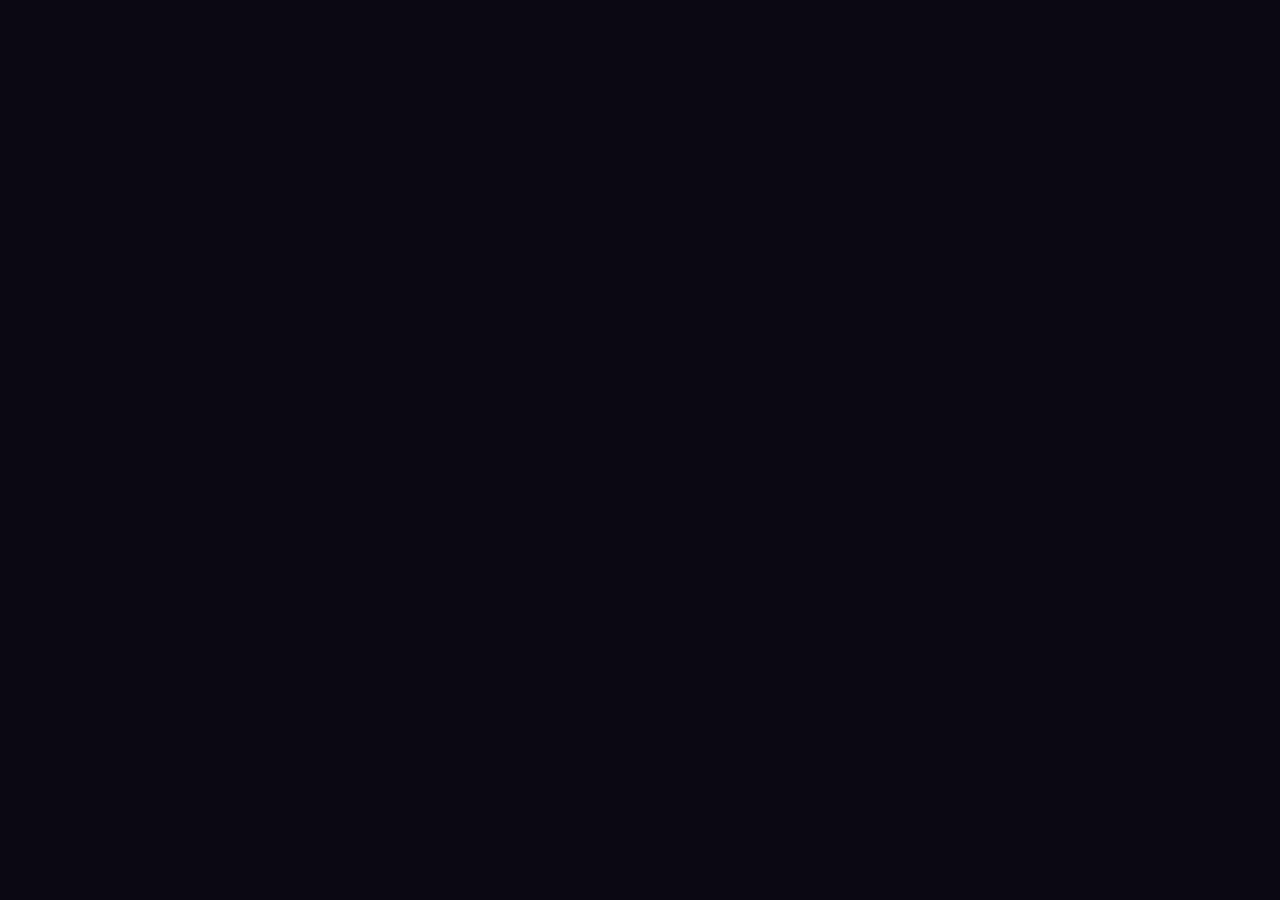
==== commit a649c899: "Soluciona conflicto en index aceptando el script dinámico del body" ====
--- a/index.html
+++ b/index.html
@@ -10,23 +10,8 @@
 	<link rel="stylesheet" href="css/footer.css">
 </head>
 <body>
-	<div id="site-header"></div>
-	<main id="site-body"></main>
-	<div id="site-footer"></div>
-	<script>
-		["header", "body", "footer"].forEach(component => {
-			fetch(`components/${component}.html`)
-				.then(response => response.text())
-				.then(html => {
-					const container = document.getElementById(`site-${component}`);
-					container.innerHTML = html;
-					container.querySelectorAll("script").forEach(inactiveScript => {
-						const activeScript = document.createElement("script");
-						activeScript.textContent = inactiveScript.textContent;
-						inactiveScript.replaceWith(activeScript);
-					});
-				});
-		});
-	</script>
+	<header></header>
+	<main></main>
+	<footer></footer>
 </body>
 </html>
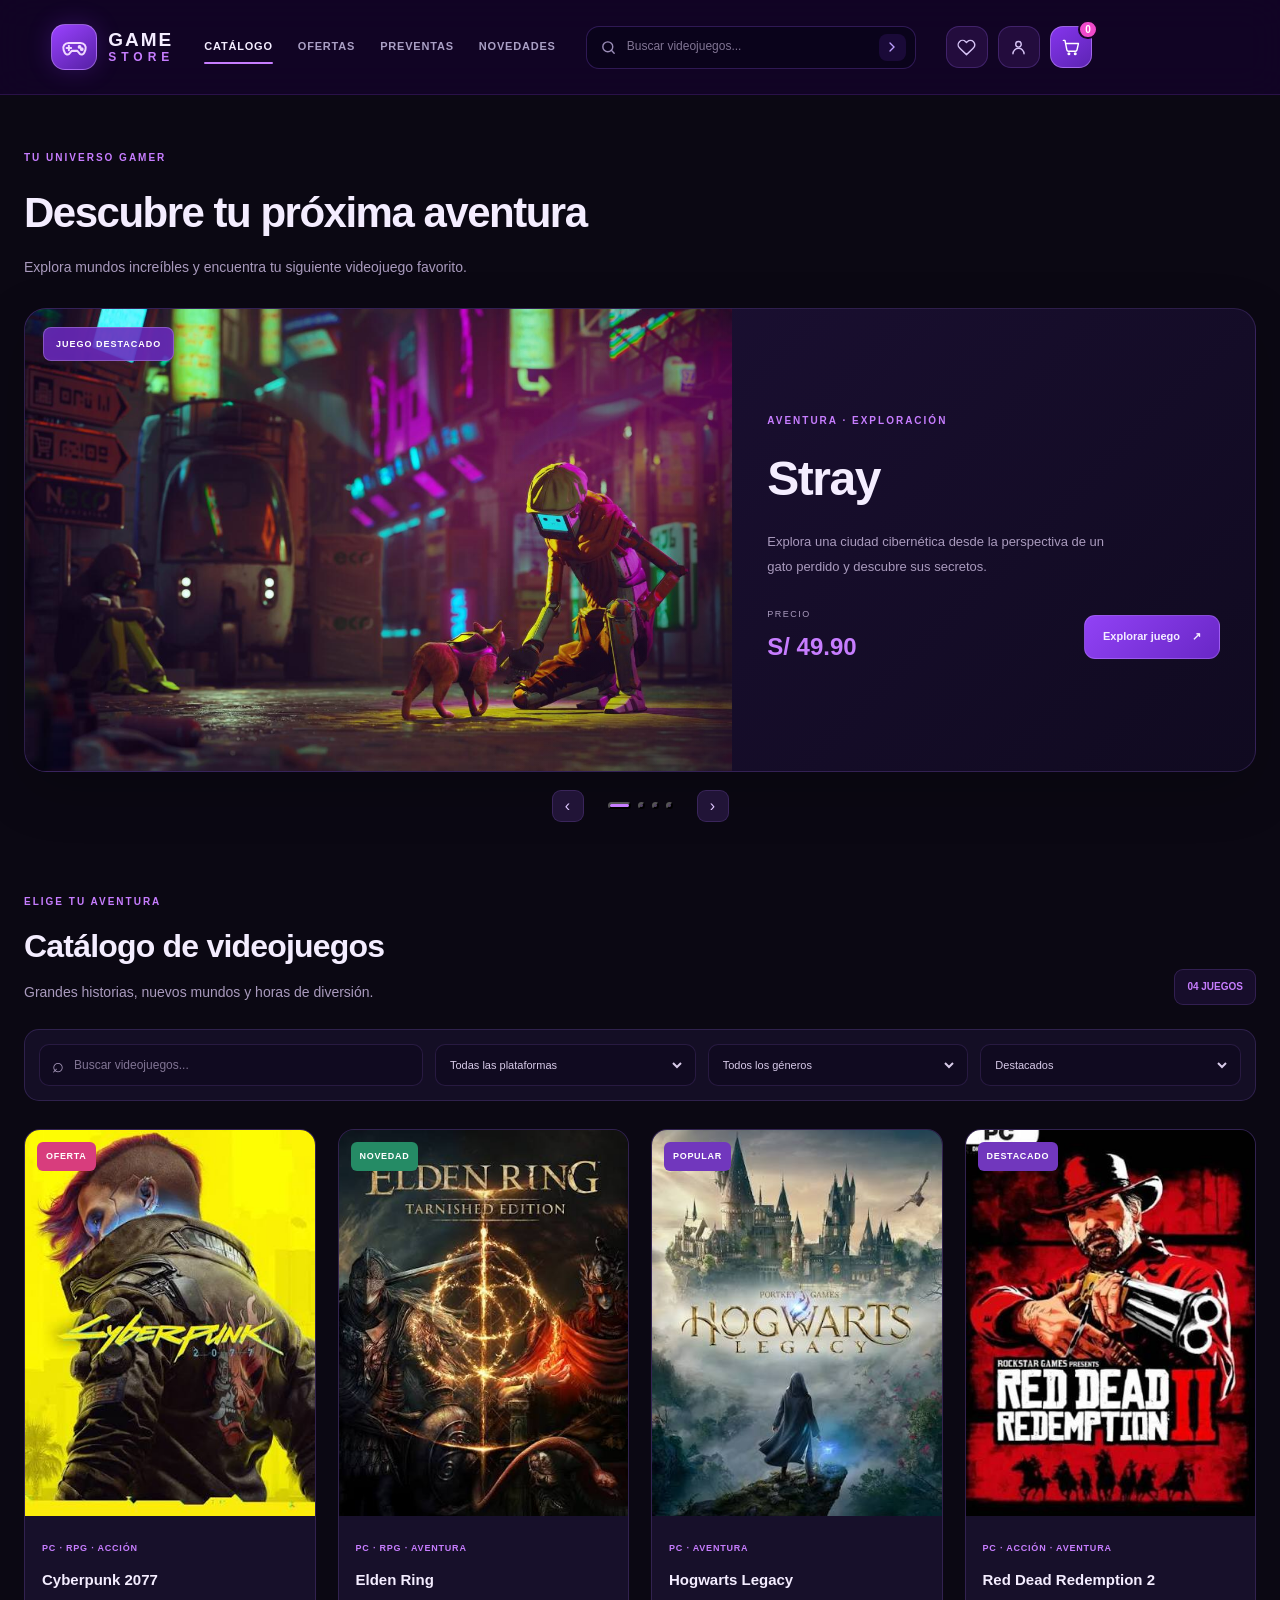
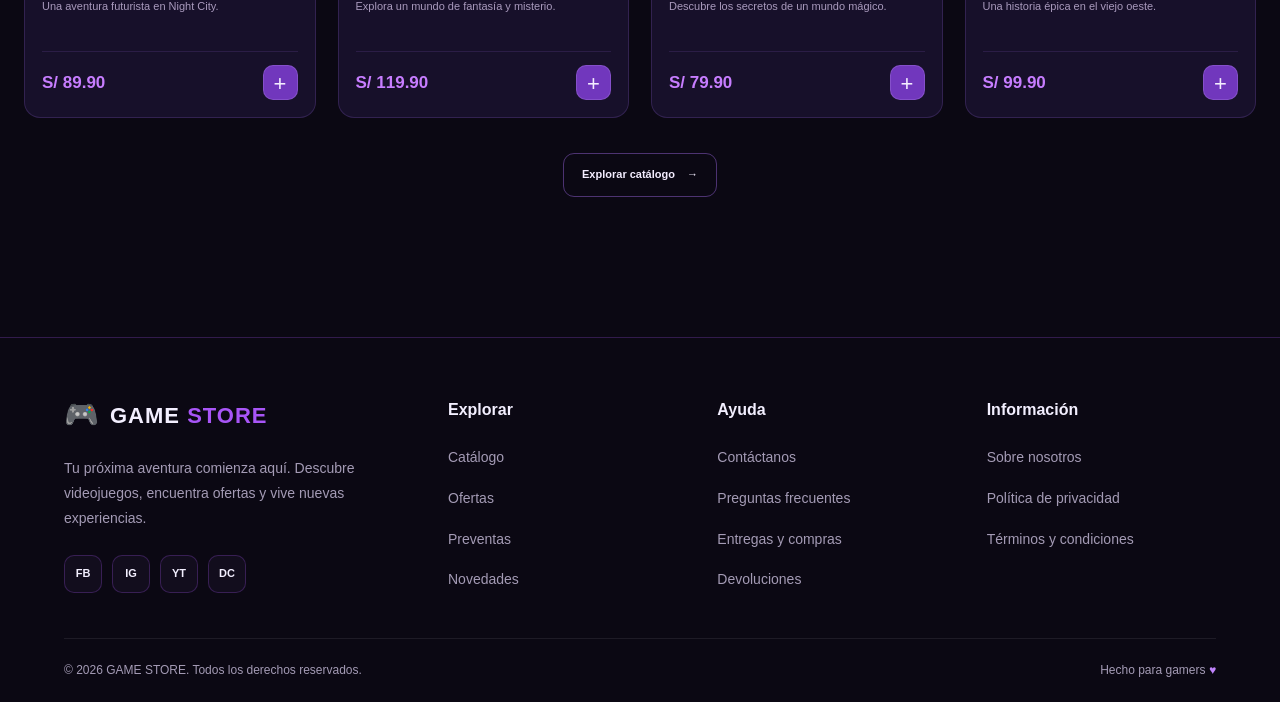
==== commit 2c92ce5e: "mescla y mejoras" ====
--- a/index.html
+++ b/index.html
@@ -10,8 +10,23 @@
 	<link rel="stylesheet" href="css/footer.css">
 </head>
 <body>
-	<header></header>
-	<main></main>
-	<footer></footer>
+	<div id="site-header"></div>
+	<main id="site-body"></main>
+	<div id="site-footer"></div>
+	<script>
+		["header", "body", "footer"].forEach(component => {
+			fetch(`components/${component}.html`)
+				.then(response => response.text())
+				.then(html => {
+					const container = document.getElementById(`site-${component}`);
+					container.innerHTML = html;
+					container.querySelectorAll("script").forEach(inactiveScript => {
+						const activeScript = document.createElement("script");
+						activeScript.textContent = inactiveScript.textContent;
+						inactiveScript.replaceWith(activeScript);
+					});
+				});
+		});
+	</script>
 </body>
 </html>
